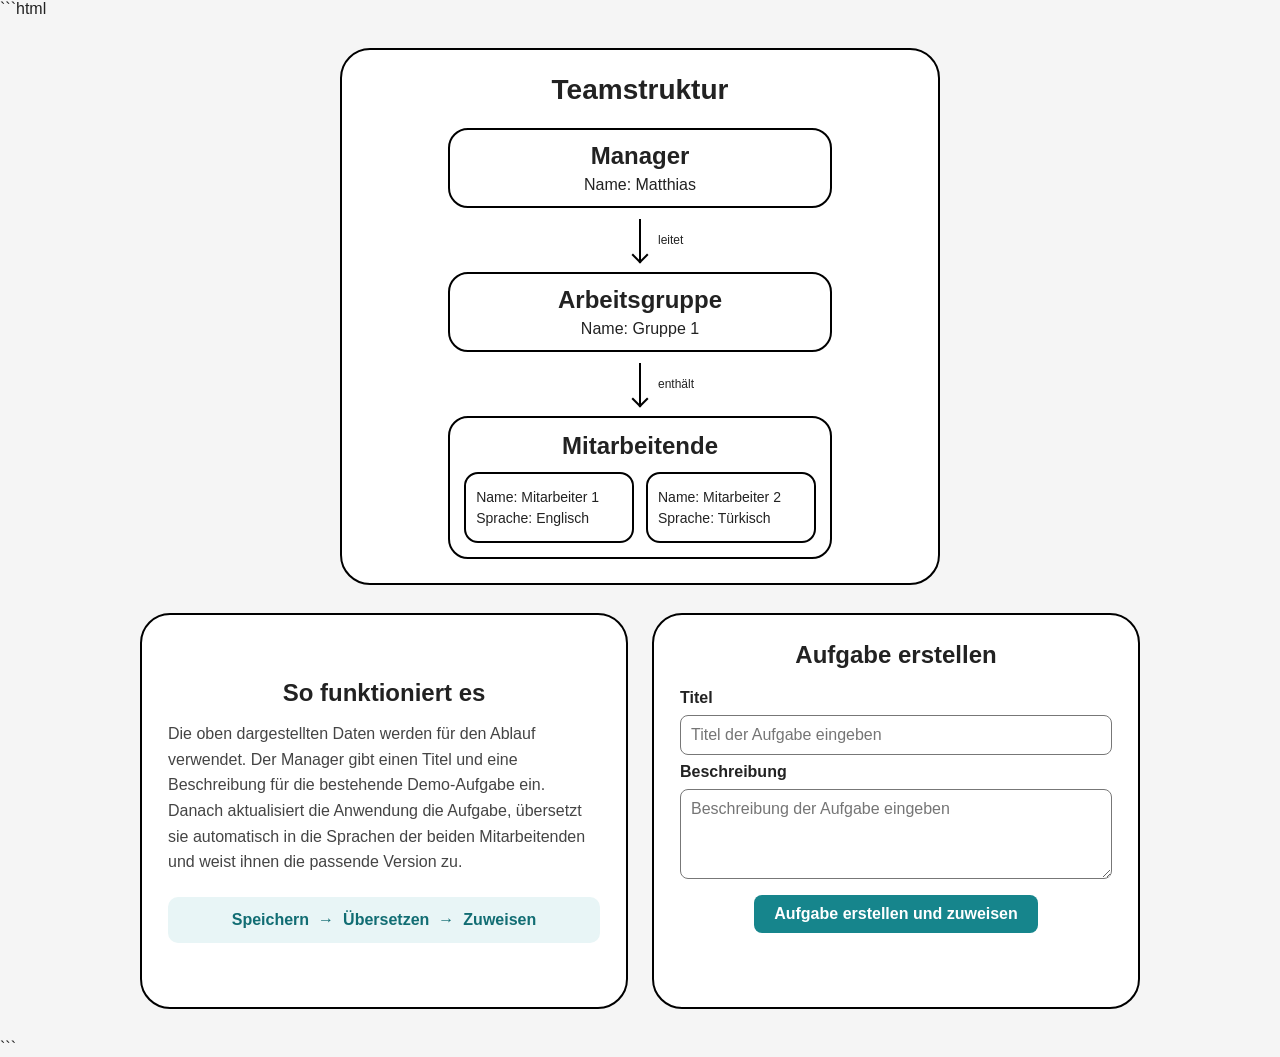
==== frontend/index.html @ 93f23522 "html file changed" ====
```html
<!DOCTYPE html>
<html lang="de">

<head>
    <meta charset="UTF-8">

    <meta
        name="viewport"
        content="width=device-width, initial-scale=1.0"
    >

    <title>Aufgabenverwaltung</title>

    <link
        rel="stylesheet"
        href="style.css"
    >
</head>

<body>

<main>

    <!-- =====================================================
         Teamstruktur
         ===================================================== -->

    <section class="main_container">

        <h1>Teamstruktur</h1>


        <!-- Manager -->

        <div class="manager_container">

            <h2>Manager</h2>

            <p>
                Name: Matthias
            </p>

        </div>


        <!-- Verbindung Manager → Arbeitsgruppe -->

        <div class="hierarchy_arrow">
            <span>leitet</span>
        </div>


        <!-- Arbeitsgruppe -->

        <div class="workGroup_container">

            <h2>Arbeitsgruppe</h2>

            <p>
                Name: Gruppe 1
            </p>

        </div>


        <!-- Verbindung Arbeitsgruppe → Mitarbeitende -->

        <div class="hierarchy_arrow">
            <span>enthält</span>
        </div>


        <!-- Mitarbeitende -->

        <div class="employee_container">

            <h2>Mitarbeitende</h2>

            <div class="employee_row">

                <div class="employee">

                    <p>
                        Name: Mitarbeiter 1
                    </p>

                    <p>
                        Sprache: Englisch
                    </p>

                </div>


                <div class="employee">

                    <p>
                        Name: Mitarbeiter 2
                    </p>

                    <p>
                        Sprache: Türkisch
                    </p>

                </div>

            </div>

        </div>

    </section>


    <!-- =====================================================
         Erklärung und Aufgabenformular
         ===================================================== -->

    <section class="task_section">


        <!-- Erklärung -->

        <div class="task_info">

            <h2>So funktioniert es</h2>

            <p>
                Die oben dargestellten Daten werden für den Ablauf
                verwendet. Der Manager gibt einen Titel und eine
                Beschreibung für die bestehende Demo-Aufgabe ein.
                Danach aktualisiert die Anwendung die Aufgabe,
                übersetzt sie automatisch in die Sprachen der beiden
                Mitarbeitenden und weist ihnen die passende Version zu.
            </p>


            <div class="task_flow">

                <span>Speichern</span>

                <span>→</span>

                <span>Übersetzen</span>

                <span>→</span>

                <span>Zuweisen</span>

            </div>

        </div>


        <!-- Aufgabenformular -->

        <div class="task_container">

            <h2>Aufgabe erstellen</h2>


            <form id="task-form">

                <div class="title_description">


                    <!-- Titel -->

                    <label for="task-title">
                        Titel
                    </label>

                    <input
                        id="task-title"
                        name="title"
                        type="text"
                        placeholder="Titel der Aufgabe eingeben"
                        required
                    >


                    <!-- Beschreibung -->

                    <label for="task-description">
                        Beschreibung
                    </label>

                    <textarea
                        id="task-description"
                        name="description"
                        placeholder="Beschreibung der Aufgabe eingeben"
                        required
                    ></textarea>

                </div>


                <!-- Absenden -->

                <button
                    id="submit-button"
                    type="submit"
                >
                    Aufgabe erstellen und zuweisen
                </button>


                <!-- Status- oder Fehlermeldung -->

                <p id="task-message"></p>

            </form>

        </div>

    </section>

</main>


<script src="script.js"></script>

</body>

</html>
```
---- frontend/style.css ----
* {
    box-sizing: border-box;
}

body {
    margin: 0;
    background-color: #f5f5f5;
    color: #222222;
    font-family: Arial, sans-serif;
}

main {
    width: min(1000px, 92vw);
    margin: 30px auto;

    display: flex;
    flex-direction: column;
    align-items: center;
    gap: 28px;
}


/* Teamstruktur */

.main_container {
    width: min(600px, 100%);
    padding: 24px;

    border: 2px solid black;
    border-radius: 30px;
    background-color: white;

    display: flex;
    flex-direction: column;
    align-items: center;
    gap: 8px;
}

.main_container > h1 {
    margin: 0 0 14px;
    font-size: 28px;
}


/* Manager und Arbeitsgruppe */

.manager_container,
.workGroup_container {
    width: 70%;
    padding: 12px 16px;

    border: 2px solid black;
    border-radius: 20px;

    display: flex;
    flex-direction: column;
    align-items: center;
}

.manager_container h2,
.manager_container p,
.workGroup_container h2,
.workGroup_container p {
    margin: 0;
}

.manager_container h2,
.workGroup_container h2 {
    margin-bottom: 6px;
}


/* Pfeile */

.hierarchy_arrow {
    position: relative;

    width: 2px;
    height: 42px;
    margin: 3px 0;

    background-color: black;

    flex-shrink: 0;
}

.hierarchy_arrow::after {
    content: "";

    position: absolute;
    bottom: 0;
    left: 50%;

    width: 10px;
    height: 10px;

    border-right: 2px solid black;
    border-bottom: 2px solid black;

    transform: translateX(-50%) rotate(45deg);
}

.hierarchy_arrow span {
    position: absolute;
    top: 12px;
    left: 14px;

    padding: 2px 5px;

    background-color: white;

    font-size: 12px;
    white-space: nowrap;
}


/* Mitarbeitende */

.employee_container {
    width: 70%;
    padding: 14px;

    border: 2px solid black;
    border-radius: 20px;
}

.employee_container h2 {
    margin: 0 0 12px;
    text-align: center;
}

.employee_row {
    display: flex;
    gap: 12px;
}

.employee {
    width: 50%;
    padding: 10px;

    border: 2px solid black;
    border-radius: 14px;
}

.employee p {
    margin: 5px 0;
    font-size: 14px;
}


/* Aufgabenbereich */

.task_section {
    width: 100%;

    display: flex;
    align-items: stretch;
    gap: 24px;
}

.task_info,
.task_container {
    width: 50%;
    padding: 26px;

    border: 2px solid black;
    border-radius: 30px;
    background-color: white;
}


/* Erklärung */

.task_info {
    display: flex;
    flex-direction: column;
    justify-content: center;
}

.task_info h2 {
    margin: 0 0 14px;
    text-align: center;
}

.task_info p {
    margin: 0;

    color: #444444;

    font-size: 16px;
    line-height: 1.6;
}

.task_flow {
    margin-top: 22px;
    padding: 14px;

    border-radius: 10px;
    background-color: #e8f5f6;
    color: #116d73;

    display: flex;
    justify-content: center;
    align-items: center;
    gap: 9px;

    font-weight: bold;
}


/* Aufgabenformular */

.task_container h2 {
    margin: 0 0 20px;
    text-align: center;
}

.task_container form {
    display: flex;
    flex-direction: column;
    align-items: center;
}

.title_description {
    width: 100%;
    margin-bottom: 16px;

    display: flex;
    flex-direction: column;
    gap: 8px;
}

.title_description label {
    font-weight: bold;
}

.title_description input,
.title_description textarea {
    width: 100%;
    padding: 10px;

    border: 1px solid #777777;
    border-radius: 8px;

    font: inherit;
}

.title_description input:focus,
.title_description textarea:focus {
    border-color: #16858c;
    outline: 2px solid rgba(22, 133, 140, 0.18);
}

.title_description textarea {
    min-height: 90px;
    resize: vertical;
}

button {
    padding: 10px 20px;

    border: none;
    border-radius: 8px;

    background-color: #16858c;
    color: white;

    font-size: 16px;
    font-weight: bold;

    cursor: pointer;
}

button:hover {
    background-color: #116d73;
}


/* Tablet und Smartphone */

@media (max-width: 750px) {
    .task_section {
        flex-direction: column;
    }

    .task_info,
    .task_container {
        width: 100%;
    }
}

@media (max-width: 500px) {
    main {
        width: 94vw;
        margin: 16px auto;
    }

    .main_container {
        padding: 18px 12px;
    }

    .manager_container,
    .workGroup_container,
    .employee_container {
        width: 92%;
    }

    .employee_row {
        flex-direction: column;
    }

    .employee {
        width: 100%;
    }

    .task_flow {
        flex-wrap: wrap;
    }
}

























/* Ergebnisseite */

.result_section {
    width: 100%;
    padding: 30px;

    border: 2px solid black;
    border-radius: 30px;
    background-color: white;
}

.result_header {
    margin-bottom: 28px;
    text-align: center;
}

.result_header h1 {
    margin: 0 0 10px;
    font-size: 28px;
}

.result_header p {
    max-width: 650px;
    margin: 0 auto;

    color: #444444;
    line-height: 1.6;
}


/* Zwei Ergebnisspalten */

.result_grid {
    display: grid;
    grid-template-columns: 1fr 1.4fr;
    gap: 24px;
}

.result_column {
    padding: 22px;

    border: 2px solid black;
    border-radius: 22px;
    background-color: #fafafa;
}

.result_column > h2 {
    margin: 0 0 20px;
    text-align: center;
}


/* Mitarbeitende */

.result_employee {
    margin-bottom: 16px;
    padding: 18px;

    border: 1px solid #777777;
    border-radius: 14px;
    background-color: white;
}

.result_employee:last-child {
    margin-bottom: 0;
}

.result_employee h3 {
    margin: 0 0 10px;
}

.result_employee p {
    margin: 6px 0;
}

.assignment_status {
    display: inline-block;
    padding: 5px 10px;

    border-radius: 20px;
    background-color: #e8f5f6;
    color: #116d73;

    font-size: 14px;
    font-weight: bold;
}


/* Übersetzte Aufgaben */

.translated_task {
    position: relative;

    margin-bottom: 16px;
    padding: 20px;

    border: 1px solid #777777;
    border-radius: 14px;
    background-color: white;
}

.translated_task:last-child {
    margin-bottom: 0;
}

.translated_task h3 {
    margin: 12px 0 10px;
}

.translated_task p {
    margin: 0 0 16px;

    color: #444444;
    line-height: 1.5;
}

.task_language {
    display: inline-block;
    padding: 5px 10px;

    border-radius: 20px;
    background-color: #16858c;
    color: white;

    font-size: 13px;
    font-weight: bold;
}

.assigned_to {
    padding-top: 12px;

    border-top: 1px solid #dddddd;

    color: #116d73;
    font-size: 14px;
    font-weight: bold;
}


/* Zurück-Link */

.back_button {
    display: block;
    width: fit-content;

    margin: 26px auto 0;
    padding: 11px 20px;

    border-radius: 8px;

    background-color: #16858c;
    color: white;

    font-weight: bold;
    text-decoration: none;
}

.back_button:hover {
    background-color: #116d73;
}


/* Responsive Ergebnisseite */

@media (max-width: 750px) {
    .result_grid {
        grid-template-columns: 1fr;
    }
}

@media (max-width: 500px) {
    .result_section {
        padding: 20px 14px;
    }

    .result_column {
        padding: 16px;
    }
}
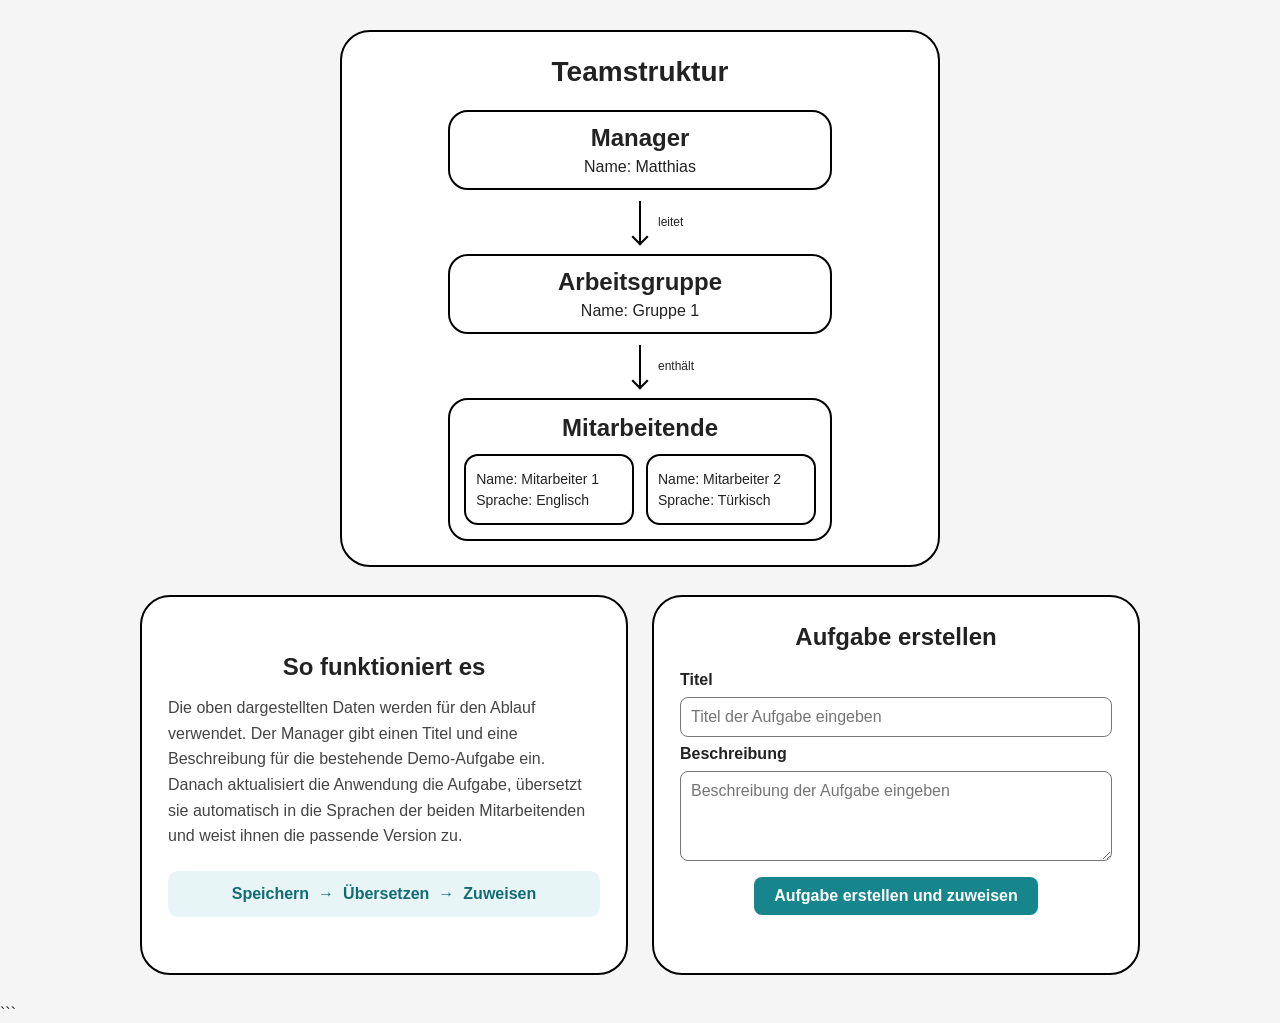
==== commit 0987e274: "name update" ====
--- a/frontend/index.html
+++ b/frontend/index.html
@@ -1,4 +1,3 @@
-```html
 <!DOCTYPE html>
 <html lang="de">
 
